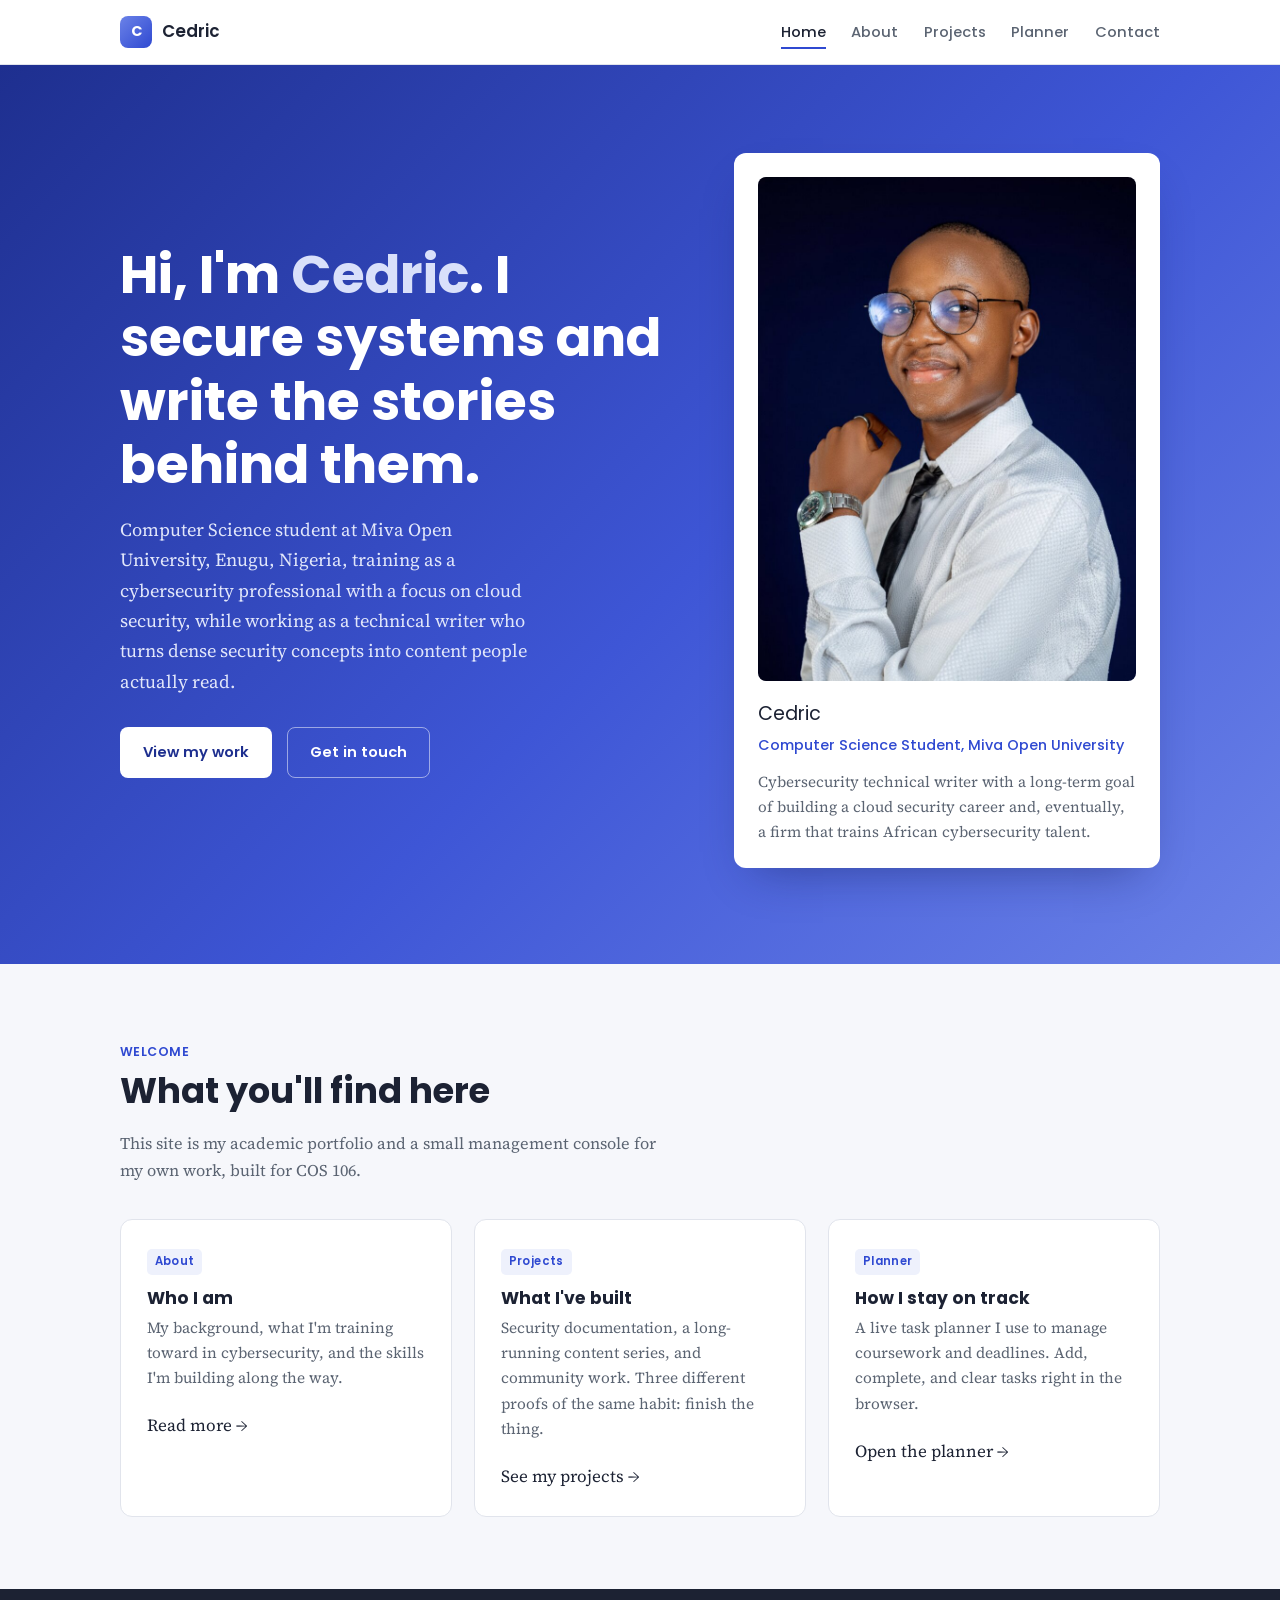
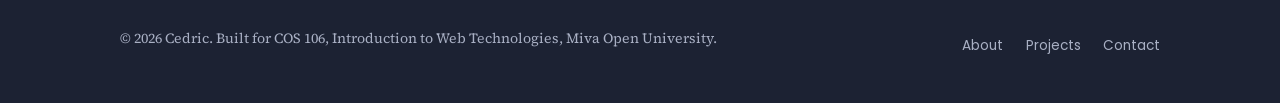
==== index.html @ 7f8bd78f "Add files via upload" ====
<!DOCTYPE html>
<html lang="en">
<head>
<meta charset="UTF-8">
<meta name="viewport" content="width=device-width, initial-scale=1.0">
<title>Cedric | Student Portfolio</title>
<meta name="description" content="Personal academic portfolio of Cedric, Computer Science student at Miva Open University and cybersecurity technical writer.">
<link rel="stylesheet" href="css/style.css">
</head>
<body>

<header class="site-header">
  <nav class="nav">
    <a href="index.html" class="brand"><span class="brand-mark">C</span>Cedric</a>
    <button class="nav-toggle" id="navToggle" aria-label="Toggle navigation menu" aria-expanded="false">☰</button>
    <ul class="nav-links" id="navLinks">
      <li><a href="index.html" aria-current="page">Home</a></li>
      <li><a href="about.html">About</a></li>
      <li><a href="projects.html">Projects</a></li>
      <li><a href="planner.html">Planner</a></li>
      <li><a href="contact.html">Contact</a></li>
    </ul>
  </nav>
</header>

<main>
  <section class="hero">
    <div class="container hero-grid">
      <div>
        <h1>Hi, I'm <span class="accent">Cedric</span>. I secure systems and write the stories behind them.</h1>
        <p class="hero-lede">Computer Science student at Miva Open University, Enugu, Nigeria, training as a cybersecurity professional with a focus on cloud security, while working as a technical writer who turns dense security concepts into content people actually read.</p>
        <div class="btn-row">
          <a href="projects.html" class="btn btn-primary">View my work</a>
          <a href="contact.html" class="btn btn-ghost">Get in touch</a>
        </div>
      </div>

      <div class="profile-card">
        <div class="profile-photo-frame">
          <img src="images/cedric.jpg" alt="Portrait of Cedric">
        </div>
        <p class="profile-name">Cedric</p>
        <p class="profile-role">Computer Science Student, Miva Open University</p>
        <p class="profile-blurb">Cybersecurity technical writer with a long-term goal of building a cloud security career and, eventually, a firm that trains African cybersecurity talent.</p>
      </div>
    </div>
  </section>

  <section class="section">
    <div class="container">
      <div class="section-head">
        <span class="eyebrow">Welcome</span>
        <h2>What you'll find here</h2>
        <p>This site is my academic portfolio and a small management console for my own work, built for COS 106.</p>
      </div>
      <div class="grid grid-3">
        <div class="card">
          <span class="file-tag">About</span>
          <h3>Who I am</h3>
          <p>My background, what I'm training toward in cybersecurity, and the skills I'm building along the way.</p>
          <a href="about.html" class="project-links" style="display:inline-block;">Read more →</a>
        </div>
        <div class="card">
          <span class="file-tag">Projects</span>
          <h3>What I've built</h3>
          <p>Security documentation, a long-running content series, and community work. Three different proofs of the same habit: finish the thing.</p>
          <a href="projects.html" class="project-links" style="display:inline-block;">See my projects →</a>
        </div>
        <div class="card">
          <span class="file-tag">Planner</span>
          <h3>How I stay on track</h3>
          <p>A live task planner I use to manage coursework and deadlines. Add, complete, and clear tasks right in the browser.</p>
          <a href="planner.html" class="project-links" style="display:inline-block;">Open the planner →</a>
        </div>
      </div>
    </div>
  </section>
</main>

<footer class="site-footer">
  <div class="container footer-row">
    <p>&copy; 2026 Cedric. Built for COS 106, Introduction to Web Technologies, Miva Open University.</p>
    <div class="footer-links">
      <a href="about.html">About</a>
      <a href="projects.html">Projects</a>
      <a href="contact.html">Contact</a>
    </div>
  </div>
</footer>

<script src="js/main.js"></script>
</body>
</html>
---- css/style.css ----
/* =========================================================
   COS 106 Term Project: Student Portfolio
   Clean, professional palette built around Royal Blue.
   ========================================================= */

@import url('https://fonts.googleapis.com/css2?family=Poppins:wght@400;500;600;700&family=Source+Serif+4:ital,wght@0,400;0,500;0,600;1,400&display=swap');

:root{
  /* --- color tokens --- */
  --blue:        #2F49D1;
  --blue-dark:   #1E2F8F;
  --blue-mid:    #3E56D6;
  --blue-light:  #6B82E8;
  --blue-pale:   #EEF1FC;
  --paper:       #F6F7FB;
  --paper-alt:   #ECEFF8;
  --card:        #FFFFFF;
  --ink:         #1C2233;
  --slate:       #5B6472;
  --slate-light: #8891A2;
  --border:      #E1E4EC;
  --green:       #1F7A4D;
  --green-soft:  #E6F1EA;
  --danger:      #B3382C;
  --danger-soft: #FBE4DD;

  /* --- type tokens --- */
  --font-display: 'Poppins', 'Segoe UI', sans-serif;
  --font-body:    'Source Serif 4', Georgia, serif;

  /* --- layout tokens --- */
  --radius: 12px;
  --radius-sm: 8px;
  --maxw: 1120px;
  --gap: clamp(1.5rem, 3vw, 3rem);
}

*,*::before,*::after{ box-sizing:border-box; }
html{ scroll-behavior:smooth; }
body{
  margin:0;
  background:var(--paper);
  color:var(--ink);
  font-family:var(--font-body);
  font-size:17px;
  line-height:1.65;
  -webkit-font-smoothing:antialiased;
}
img{ max-width:100%; display:block; }
a{ color:inherit; text-decoration:none; }
ul{ margin:0; padding:0; list-style:none; }
h1,h2,h3,h4{
  font-family:var(--font-display);
  color:var(--ink);
  line-height:1.2;
  margin:0 0 .5em;
}
p{ margin:0 0 1em; }
.container{
  max-width:var(--maxw);
  margin:0 auto;
  padding:0 clamp(1.25rem, 4vw, 2.5rem);
}

a:focus-visible, button:focus-visible, input:focus-visible,
textarea:focus-visible, select:focus-visible, .task-check:focus-visible{
  outline:2px solid var(--blue);
  outline-offset:3px;
}

@media (prefers-reduced-motion: reduce){
  *{ animation-duration:0.001ms !important; animation-iteration-count:1 !important; transition-duration:0.001ms !important; scroll-behavior:auto !important; }
}

/* =========================================================
   Eyebrow label - used above headings throughout the site
   ========================================================= */
.eyebrow{
  display:inline-block;
  font-family:var(--font-display);
  font-weight:600;
  font-size:.78rem;
  letter-spacing:.04em;
  text-transform:uppercase;
  color:var(--blue);
  margin-bottom:.6em;
}

/* =========================================================
   Header / Nav
   ========================================================= */
.site-header{
  background:#fff;
  border-bottom:1px solid var(--border);
  position:sticky; top:0; z-index:50;
}
.nav{
  display:flex;
  align-items:center;
  justify-content:space-between;
  padding:1rem clamp(1.25rem, 4vw, 2.5rem);
  max-width:var(--maxw);
  margin:0 auto;
}
.brand{
  display:flex; align-items:center; gap:.6rem;
  font-family:var(--font-display);
  font-weight:600;
  color:var(--ink);
  font-size:1.05rem;
}
.brand-mark{
  width:32px; height:32px;
  display:grid; place-items:center;
  background:linear-gradient(135deg,var(--blue-light),var(--blue));
  color:#fff;
  font-family:var(--font-display);
  font-weight:700;
  font-size:.9rem;
  border-radius:8px;
}
.nav-links{
  display:flex;
  gap:clamp(.9rem,2vw,1.9rem);
  font-family:var(--font-display);
  font-size:.92rem;
  font-weight:500;
}
.nav-links a{
  color:var(--slate);
  position:relative;
  padding:.3rem 0;
  transition:color .2s ease;
}
.nav-links a::after{
  content:"";
  position:absolute; left:0; right:100%; bottom:-2px;
  height:2px; background:var(--blue);
  transition:right .25s ease;
}
.nav-links a:hover,
.nav-links a[aria-current="page"]{ color:var(--ink); }
.nav-links a:hover::after,
.nav-links a[aria-current="page"]::after{ right:0; }

.nav-toggle{
  display:none;
  background:none; border:1px solid var(--border);
  border-radius:var(--radius-sm);
  width:38px; height:38px;
  color:var(--ink);
  font-size:1.1rem;
  cursor:pointer;
}

@media (max-width:760px){
  .nav-toggle{ display:block; }
  .nav-links{
    position:absolute; top:100%; left:0; right:0;
    background:#fff;
    flex-direction:column;
    gap:0;
    max-height:0;
    overflow:hidden;
    transition:max-height .3s ease;
    border-bottom:1px solid var(--border);
  }
  .nav-links.open{ max-height:320px; }
  .nav-links a{
    display:block;
    padding:.9rem clamp(1.25rem,4vw,2.5rem);
    border-top:1px solid var(--border);
  }
  .nav-links a::after{ display:none; }
}

/* =========================================================
   Hero
   ========================================================= */
.hero{
  background:linear-gradient(135deg, var(--blue-dark) 0%, var(--blue-mid) 55%, var(--blue-light) 100%);
  color:#fff;
  padding:clamp(3rem,7vw,5.5rem) 0 clamp(3.5rem,8vw,6rem);
}
.hero-grid{
  display:grid;
  grid-template-columns:1.15fr .85fr;
  gap:var(--gap);
  align-items:center;
}
@media (max-width:820px){
  .hero-grid{ grid-template-columns:1fr; }
}
.hero h1{
  color:#fff;
  font-size:clamp(2.1rem,4.4vw,3.3rem);
  margin-bottom:.35em;
}
.hero .accent{ color:#D9E0FA; }
.hero-lede{
  font-family:var(--font-body);
  font-size:1.15rem;
  color:#E1E6FA;
  max-width:46ch;
  margin-bottom:1.6em;
}
.btn-row{ display:flex; gap:.9rem; flex-wrap:wrap; }
.btn{
  font-family:var(--font-display);
  font-weight:600;
  font-size:.92rem;
  padding:.85em 1.5em;
  border-radius:var(--radius-sm);
  border:1px solid transparent;
  cursor:pointer;
  transition:transform .15s ease, background .2s ease, border-color .2s ease;
  display:inline-block;
}
.btn:hover{ transform:translateY(-2px); }
.btn-primary{ background:#fff; color:var(--blue-dark); }
.btn-primary:hover{ background:#EEF1FC; }
.btn-ghost{ border-color:rgba(255,255,255,.5); color:#fff; }
.btn-ghost:hover{ border-color:#fff; background:rgba(255,255,255,.08); }

/* --- Profile card on the homepage --- */
.profile-card{
  background:#fff;
  border-radius:var(--radius);
  padding:1.5rem;
  box-shadow:0 20px 45px -20px rgba(15,25,80,.45);
}
.profile-photo-frame{
  width:100%;
  aspect-ratio:3/4;
  border-radius:var(--radius-sm);
  overflow:hidden;
  background:var(--blue-pale);
  margin-bottom:1.1rem;
}
.profile-photo-frame img{ width:100%; height:100%; object-fit:cover; object-position:center top; }
.profile-name{ color:var(--ink); font-family:var(--font-display); font-size:1.2rem; margin:0 0 .2em; }
.profile-role{ color:var(--blue); font-family:var(--font-display); font-weight:500; font-size:.9rem; margin-bottom:.7rem; }
.profile-blurb{ color:var(--slate); font-size:.95rem; margin:0; }

/* =========================================================
   Section scaffolding
   ========================================================= */
.section{ padding:clamp(3rem,6vw,4.5rem) 0; }
.section-alt{ background:var(--paper-alt); }
.section-head{ max-width:60ch; margin-bottom:2.2rem; }
.section-head h2{ font-size:clamp(1.6rem,3vw,2.2rem); }
.section-head p{ color:var(--slate); font-size:1.02rem; }

/* =========================================================
   Cards grid
   ========================================================= */
.grid{ display:grid; gap:1.4rem; }
.grid-3{ grid-template-columns:repeat(3,1fr); }
.grid-2{ grid-template-columns:repeat(2,1fr); }
@media (max-width:880px){ .grid-3{ grid-template-columns:1fr 1fr; } }
@media (max-width:640px){ .grid-3,.grid-2{ grid-template-columns:1fr; } }

.card{
  background:var(--card);
  border:1px solid var(--border);
  border-radius:var(--radius);
  padding:1.6rem;
  transition:box-shadow .2s ease, transform .2s ease, border-color .2s ease;
}
.card:hover{ box-shadow:0 14px 30px -18px rgba(30,47,143,.25); transform:translateY(-3px); border-color:var(--blue-light); }
.card .file-tag{
  font-family:var(--font-display); font-weight:600; font-size:.72rem; letter-spacing:.03em;
  color:var(--blue); background:var(--blue-pale);
  padding:.3em .7em; border-radius:5px; display:inline-block; margin-bottom:.8rem;
}
.card h3{ font-size:1.08rem; margin-bottom:.4rem; }
.card p{ color:var(--slate); font-size:.96rem; margin-bottom:.9rem; }

/* =========================================================
   Footer
   ========================================================= */
.site-footer{
  background:var(--ink);
  color:#A9B0C4;
  padding:2.4rem 0;
  font-size:.88rem;
}
.footer-row{
  display:flex; justify-content:space-between; align-items:center; flex-wrap:wrap; gap:1rem;
}
.footer-links{ display:flex; gap:1.4rem; font-family:var(--font-display); font-size:.85rem; }
.footer-links a:hover{ color:#fff; }

/* =========================================================
   About page
   ========================================================= */
.about-grid{ display:grid; grid-template-columns:1fr 1fr; gap:var(--gap); }
@media (max-width:820px){ .about-grid{ grid-template-columns:1fr; } }
.log-list{ display:flex; flex-direction:column; gap:1rem; }
.log-item{
  display:grid; grid-template-columns:auto 1fr; gap:1rem;
  padding:1rem 1.1rem;
  background:var(--card);
  border:1px solid var(--border);
  border-left:3px solid var(--blue);
  border-radius:var(--radius-sm);
}
.log-item .log-tag{ font-family:var(--font-display); font-weight:600; font-size:.72rem; color:var(--slate-light); }
.skill-bar-track{
  height:6px; background:var(--border); border-radius:3px; overflow:hidden; margin-top:.5rem;
}
.skill-bar-fill{ height:100%; background:linear-gradient(90deg,var(--blue-light),var(--blue)); border-radius:3px; }

/* =========================================================
   Projects page
   ========================================================= */
.project-media{
  width:100%; aspect-ratio:16/10;
  border-radius:var(--radius-sm);
  margin-bottom:1rem;
  overflow:hidden;
  border:1px solid var(--border);
}
.project-media img{ width:100%; height:100%; object-fit:cover; }
.project-links{ display:flex; gap:1rem; margin-top:.4rem; }
.project-links a{
  font-family:var(--font-display); font-weight:500; font-size:.82rem;
  color:var(--blue); border-bottom:1px solid var(--blue);
}
.project-links a:hover{ color:var(--blue-dark); border-color:var(--blue-dark); }

/* =========================================================
   Planner page
   ========================================================= */
.planner-panel{
  background:var(--card);
  border:1px solid var(--border);
  border-radius:var(--radius);
  padding:clamp(1.4rem,3vw,2.2rem);
}
.planner-form{
  display:grid;
  grid-template-columns:1fr 160px 140px auto;
  gap:.8rem;
  margin-bottom:1.6rem;
}
@media (max-width:760px){ .planner-form{ grid-template-columns:1fr; } }
.field{ display:flex; flex-direction:column; gap:.35rem; }
label{
  font-family:var(--font-display); font-weight:500; font-size:.78rem;
  color:var(--slate);
}
input[type="text"], input[type="email"], input[type="tel"], input[type="date"],
select, textarea{
  font-family:var(--font-body);
  font-size:.98rem;
  padding:.7em .8em;
  border:1px solid #C7CEDA;
  border-radius:var(--radius-sm);
  background:#fff;
  color:var(--ink);
}
textarea{ resize:vertical; min-height:110px; }
.planner-stats{
  display:flex; gap:1.4rem; margin-bottom:1.4rem;
  font-family:var(--font-display); font-size:.85rem; color:var(--slate);
}
.planner-stats b{ color:var(--blue); font-size:1.05rem; }

.task-list{ display:flex; flex-direction:column; gap:.7rem; }
.task-item{
  display:grid;
  grid-template-columns:auto 1fr auto auto;
  align-items:center;
  gap:.9rem;
  padding:.85rem 1rem;
  border:1px solid var(--border);
  border-radius:var(--radius-sm);
  background:#fff;
}
.task-item.done{ background:var(--green-soft); border-color:#BFE0CC; }
.task-item.done .task-title{ text-decoration:line-through; color:var(--slate); }
.task-check{
  width:22px; height:22px;
  border-radius:5px;
  border:2px solid var(--slate-light);
  background:#fff;
  cursor:pointer;
  display:grid; place-items:center;
  color:#fff;
  font-size:.8rem;
}
.task-item.done .task-check{ background:var(--green); border-color:var(--green); }
.task-title{ font-weight:600; font-family:var(--font-display); font-size:.96rem; }
.task-due{ font-family:var(--font-body); font-size:.85rem; color:var(--slate-light); }
.task-priority{
  font-family:var(--font-display); font-weight:600; font-size:.68rem; letter-spacing:.02em;
  text-transform:uppercase;
  padding:.25em .6em; border-radius:5px;
  justify-self:start;
}
.pr-high{ background:var(--danger-soft); color:var(--danger); }
.pr-medium{ background:#FDF1D9; color:#8A6413; }
.pr-low{ background:var(--green-soft); color:var(--green); }
.task-delete{
  background:none; border:none; cursor:pointer;
  color:var(--slate-light); font-size:1.1rem;
  transition:color .15s ease;
}
.task-delete:hover{ color:var(--danger); }
.empty-state{
  text-align:center; padding:2.4rem 1rem; color:var(--slate-light);
  font-family:var(--font-display); font-size:.9rem;
  border:1px dashed #C7CEDA; border-radius:var(--radius-sm);
}

/* =========================================================
   Contact page
   ========================================================= */
.contact-grid{ display:grid; grid-template-columns:1fr 1fr; gap:var(--gap); align-items:start; }
@media (max-width:820px){ .contact-grid{ grid-template-columns:1fr; } }
.form-row{ display:flex; flex-direction:column; gap:.4rem; margin-bottom:1.1rem; }
.error-text{
  font-family:var(--font-display); font-size:.78rem; color:var(--danger);
  min-height:1em;
}
input.invalid, textarea.invalid{ border-color:var(--danger); }
.form-status{
  margin-top:1rem; padding:.9rem 1rem;
  border-radius:var(--radius-sm);
  font-family:var(--font-display); font-size:.88rem;
  display:none;
}
.form-status.show{ display:block; }
.form-status.ok{ background:var(--green-soft); color:var(--green); }
.form-status.err{ background:var(--danger-soft); color:var(--danger); }

.contact-info .log-item{ margin-bottom:1rem; }

/* utility */
.mt-2{ margin-top:2rem; }
.text-center{ text-align:center; }
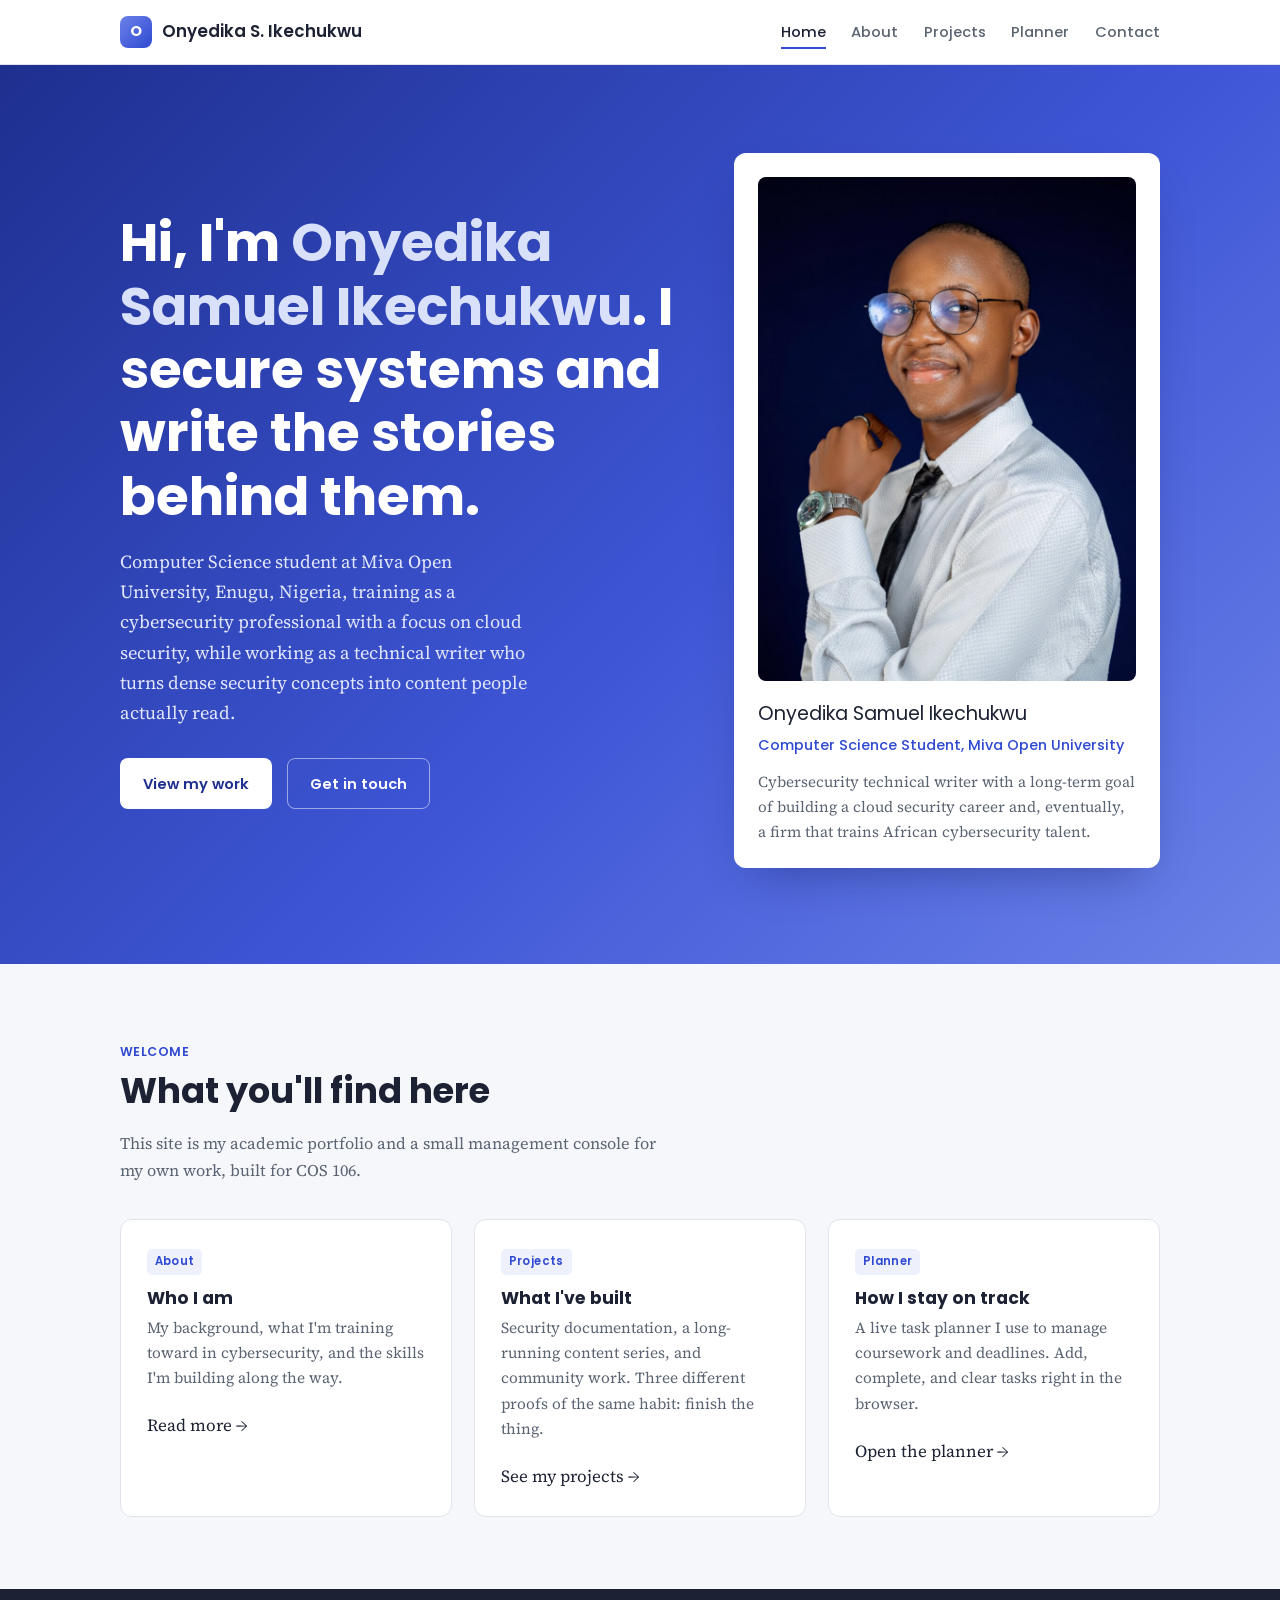
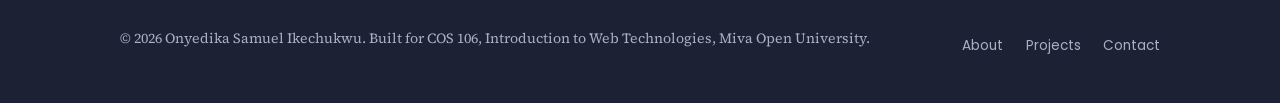
==== commit 4bf8984d: "Add files via upload" ====
--- a/index.html
+++ b/index.html
@@ -3,15 +3,15 @@
 <head>
 <meta charset="UTF-8">
 <meta name="viewport" content="width=device-width, initial-scale=1.0">
-<title>Cedric | Student Portfolio</title>
-<meta name="description" content="Personal academic portfolio of Cedric, Computer Science student at Miva Open University and cybersecurity technical writer.">
+<title>Onyedika Samuel Ikechukwu | Student Portfolio</title>
+<meta name="description" content="Personal academic portfolio of Onyedika Samuel Ikechukwu, Computer Science student at Miva Open University and cybersecurity technical writer.">
 <link rel="stylesheet" href="css/style.css">
 </head>
 <body>
 
 <header class="site-header">
   <nav class="nav">
-    <a href="index.html" class="brand"><span class="brand-mark">C</span>Cedric</a>
+    <a href="index.html" class="brand"><span class="brand-mark">O</span>Onyedika S. Ikechukwu</a>
     <button class="nav-toggle" id="navToggle" aria-label="Toggle navigation menu" aria-expanded="false">☰</button>
     <ul class="nav-links" id="navLinks">
       <li><a href="index.html" aria-current="page">Home</a></li>
@@ -27,7 +27,7 @@
   <section class="hero">
     <div class="container hero-grid">
       <div>
-        <h1>Hi, I'm <span class="accent">Cedric</span>. I secure systems and write the stories behind them.</h1>
+        <h1>Hi, I'm <span class="accent">Onyedika Samuel Ikechukwu</span>. I secure systems and write the stories behind them.</h1>
         <p class="hero-lede">Computer Science student at Miva Open University, Enugu, Nigeria, training as a cybersecurity professional with a focus on cloud security, while working as a technical writer who turns dense security concepts into content people actually read.</p>
         <div class="btn-row">
           <a href="projects.html" class="btn btn-primary">View my work</a>
@@ -37,9 +37,9 @@
 
       <div class="profile-card">
         <div class="profile-photo-frame">
-          <img src="images/cedric.jpg" alt="Portrait of Cedric">
+          <img src="images/cedric.jpg" alt="Portrait of Onyedika Samuel Ikechukwu">
         </div>
-        <p class="profile-name">Cedric</p>
+        <p class="profile-name">Onyedika Samuel Ikechukwu</p>
         <p class="profile-role">Computer Science Student, Miva Open University</p>
         <p class="profile-blurb">Cybersecurity technical writer with a long-term goal of building a cloud security career and, eventually, a firm that trains African cybersecurity talent.</p>
       </div>
@@ -79,7 +79,7 @@
 
 <footer class="site-footer">
   <div class="container footer-row">
-    <p>&copy; 2026 Cedric. Built for COS 106, Introduction to Web Technologies, Miva Open University.</p>
+    <p>&copy; 2026 Onyedika Samuel Ikechukwu. Built for COS 106, Introduction to Web Technologies, Miva Open University.</p>
     <div class="footer-links">
       <a href="about.html">About</a>
       <a href="projects.html">Projects</a>
--- a/css/style.css
+++ b/css/style.css
@@ -98,6 +98,8 @@
   display:flex;
   align-items:center;
   justify-content:space-between;
+  flex-wrap:wrap;
+  row-gap:.6rem;
   padding:1rem clamp(1.25rem, 4vw, 2.5rem);
   max-width:var(--maxw);
   margin:0 auto;
